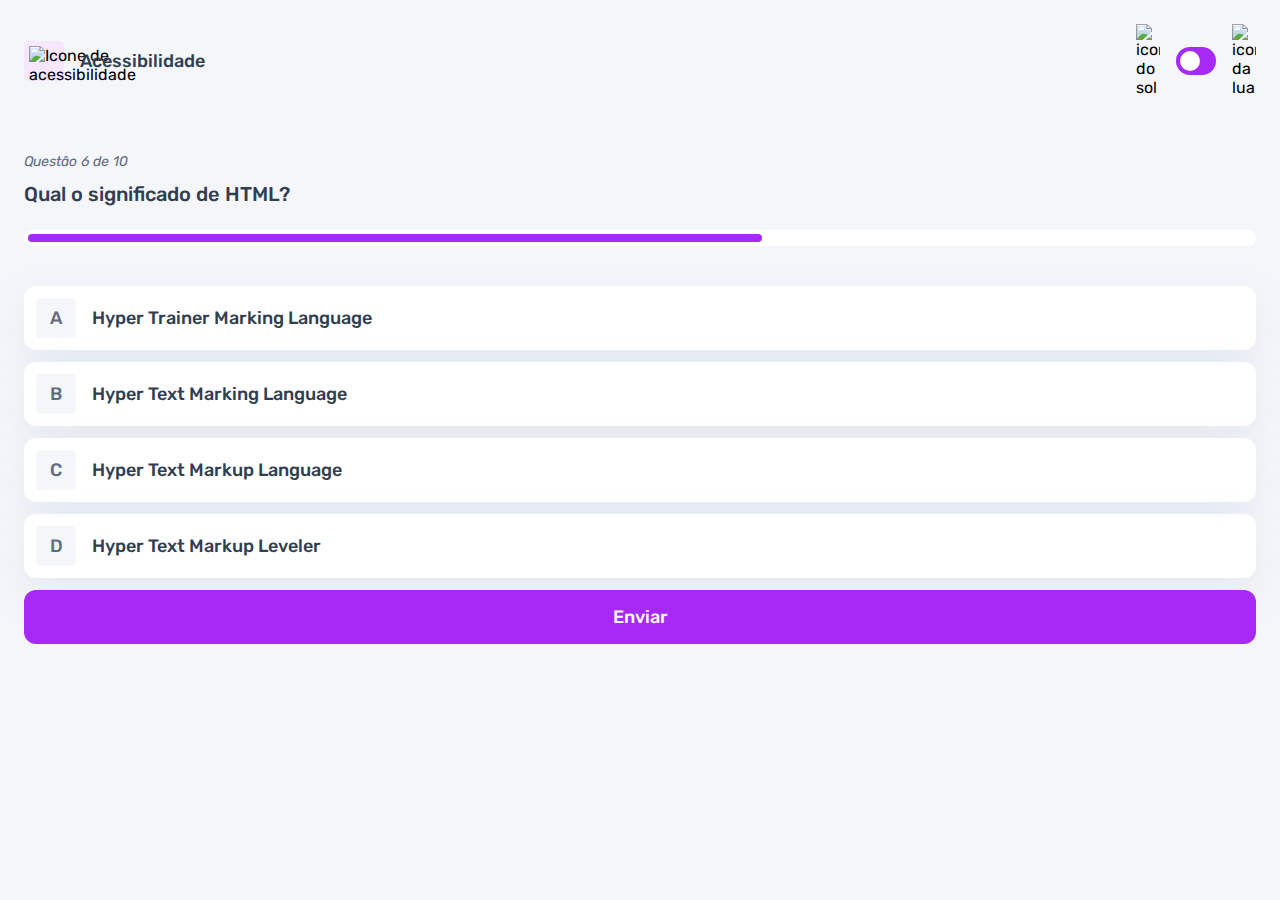
==== pages/quiz/quiz.html @ 1dc93501 "Adicionado o efeito de seleção nas alternativas" ====
<!DOCTYPE html>
<html lang="en">
<head>
    <meta charset="UTF-8">
    <meta name="viewport" content="width=device-width, initial-scale=1.0">
    <link rel="preconnect" href="https://fonts.googleapis.com">
    <link rel="preconnect" href="https://fonts.gstatic.com" crossorigin>
    <link href="https://fonts.googleapis.com/css2?family=Rubik:ital,wght@0,300..900;1,300..900&display=swap" rel="stylesheet">
    <link rel="stylesheet" href="quiz.css">
    <title>Quiz app</title>
</head>
<body>
    <header>
        <div class="assunto">
            <div class="assunto_icone">
                <img src="../../assets/images/icon-accessibility.svg" alt="Icone de acessibilidade">
            </div>

            <h1>Acessibilidade</h1>
        </div>

        <div class="tema">
            <img src="../../assets/images/icon-sun-dark.svg" alt="icone do sol">
            <button>
                <div></div>
            </button>
            <img src="../../assets/images/icon-moon-dark.svg" alt="icone da lua">
        </div>

    </header> 
    
    <main>
        <section class="pergunta">
            <p>Questão 6 de 10</p>

            <h2>Qual o significado de HTML?</h2>

            <div class="barra_progresso">
                <div></div>
            </div>

        </section>

        <section class="alternativas">
            <form action="">
                <label for="alternativa_a">
                    <input type="radio" id="alternativa_a" name="alternativa">

                    <div>
                        <span>A</span>
                        Hyper Trainer Marking Language
                    </div>
                </label>

                <label for="alternativa_b">
                    <input type="radio" id="alternativa_b" name="alternativa">

                    <div>
                        <span>B</span>
                        Hyper Text Marking Language
                    </div>
                </label>

                <label for="alternativa_c">
                    <input type="radio" id="alternativa_c" name="alternativa">

                    <div>
                        <span>C</span>
                        Hyper Text Markup Language
                    </div>
                </label>

                <label for="alternativa_d">
                    <input type="radio" id="alternativa_d" name="alternativa">

                    <div>
                        <span>D</span>
                        Hyper Text Markup Leveler
                    </div>
                </label>

            </form>
            
            <button>Enviar</button>
        </section>
    </main>
</body>
</html>
---- pages/quiz/quiz.css ----
* {
    margin: 0;
    padding: 0;
    box-sizing: border-box;
    font-family: "Rubik", sans-serif;
    -webkit-font-smoothing: antialised;
}

:root {
    --bg-color: #f4f6fa;
    --purple : #a729f5;
    --primary-text-color: #313e51;
    --secondary_text_color: #626c7f;
    --button-bg: #fff;
    --shadow: 0px 16px 40px 0px rgba(143, 160, 193, 0.14);
    --bg-html: #fff1e9;
    --bg-css: #e0fdef;
    --bg-javascript: #ebf0ff;
    --bg-acessibilidade: #f6e7ff;
    --white : #fff;
    --green: #26d782;
    --red: #ee5454;
    --bg-mobile: url(../../assets/images/pattern-background-mobile-light.svg);
    --bg-desktop: url(../../assets/images/pattern-background-desktop-light.svg);
}

body.escuro {
    --bg-color:#313e51;
    --bg-mobile: url(../../assets/images/pattern-background-mobile-dark.svg);
    --bg-desktop: url(../../assets/images/pattern-background-desktop-dark.svg);
    --primary-text-color: #fff;
    --secondary_text_color: #abc1e1;
    --button-bg: #3b4d66;
    --shadow: 0px 16px 40px 0px rgba(49, 62, 81, 0.14);
}    

body {
    height: 100svh;
    background: var(--bg-mobile) var(--bg-color);
    background-repeat: no-repeat;
    background-size: cover;
}

header {
    display: flex;
    justify-content: space-between;
    padding: 16px 24px;
}

.assunto {
    display: flex;
    align-items: center;
    gap: 16px;
}

.assunto_icone {
    background: var(--bg-acessibilidade);
    width: 40px;
    height: 40px;
    padding: 5px;
    border-radius: 5px;
}

.assunto_icone img {
    width: 100%;
}

.assunto h1 {
    font-size: 18px;
    font-weight: 500;
    color: var(--primary-text-color);    
}

.tema {
    padding: 8px 0;
    display: flex;
    align-items: center;
    gap: 8px;
}

.tema img {
    width: 16px;
}

.tema button {
    height: 20px;
    width: 32px;
    background: var(--purple);
    border: 0;
    border-radius: 999px;
    padding: 4px;
}

.tema button div {
    background: var(--white);
    width: 12px;
    height: 12px;
    border-radius: 999px;
}

main {
    padding: 32px 24px;
}

.pergunta {
    margin-bottom: 40px;
}

.pergunta p {
    font-style: italic;
    font-size: 14px;
    color: var(--secondary_text_color);
    margin-bottom: 12px;    
}

.pergunta h2 {
    font-size: 20px;
    font-weight: 500;
    color: var(--primary-text-color);
    line-height: 24px;
    margin-bottom: 24px;    
}

.barra_progresso {
    background: var(--button-bg);
    height: 16px;
    padding: 4px;
    border-radius: 999px;
}

.barra_progresso div {
    height: 100%;
    width: 60%;
    background: var(--purple);
    border-radius: 999px;
}

.alternativas form {
    display: flex;
    flex-direction: column;
    gap: 12px;
    margin-bottom: 12px;
}

.alternativas label {
    display: block;
    background: var(--button-bg);
    padding: 12px;
    font-size: 18px;
    font-weight: 500;
    border-radius: 12px;
    box-shadow: var(--shadow);
    color: var(--primary-text-color);
}

.alternativas label:has(input:checked) {
    outline: 3px solid var(--purple);
    
    & span {
        background: var(--purple);
        color: var(--white);
    }    
}

.alternativas input {
    display: none;    
}

.alternativas div {
    display: flex;
    align-items: center;
    gap: 16px;
}

.alternativas div span {
    display: block;
    width: 40px;
    height: 40px;
    background: var(--bg-color);
    border-radius: 5px;
    color: var(--secondary_text_color);
    
    display: flex;
    align-items: center;
    justify-content: center;
    flex-shrink: 0;
}

.alternativas button {
    padding: 16px;
    border-radius: 12px;
    border: none;
    background: var(--purple);
    color: var(--white);
    width: 100%;

    font-size: 18px;
    font-weight: 500;
}

@media(min-width: 1100px) {
    .tema {
        gap: 16px;
    }

    .tema img {
        width: 24px;
    }

    .tema button {
        width: 40px;
        height: 28px;
    }

    .tema button div {
        width: 20px;
        height: 20px;
    }
}
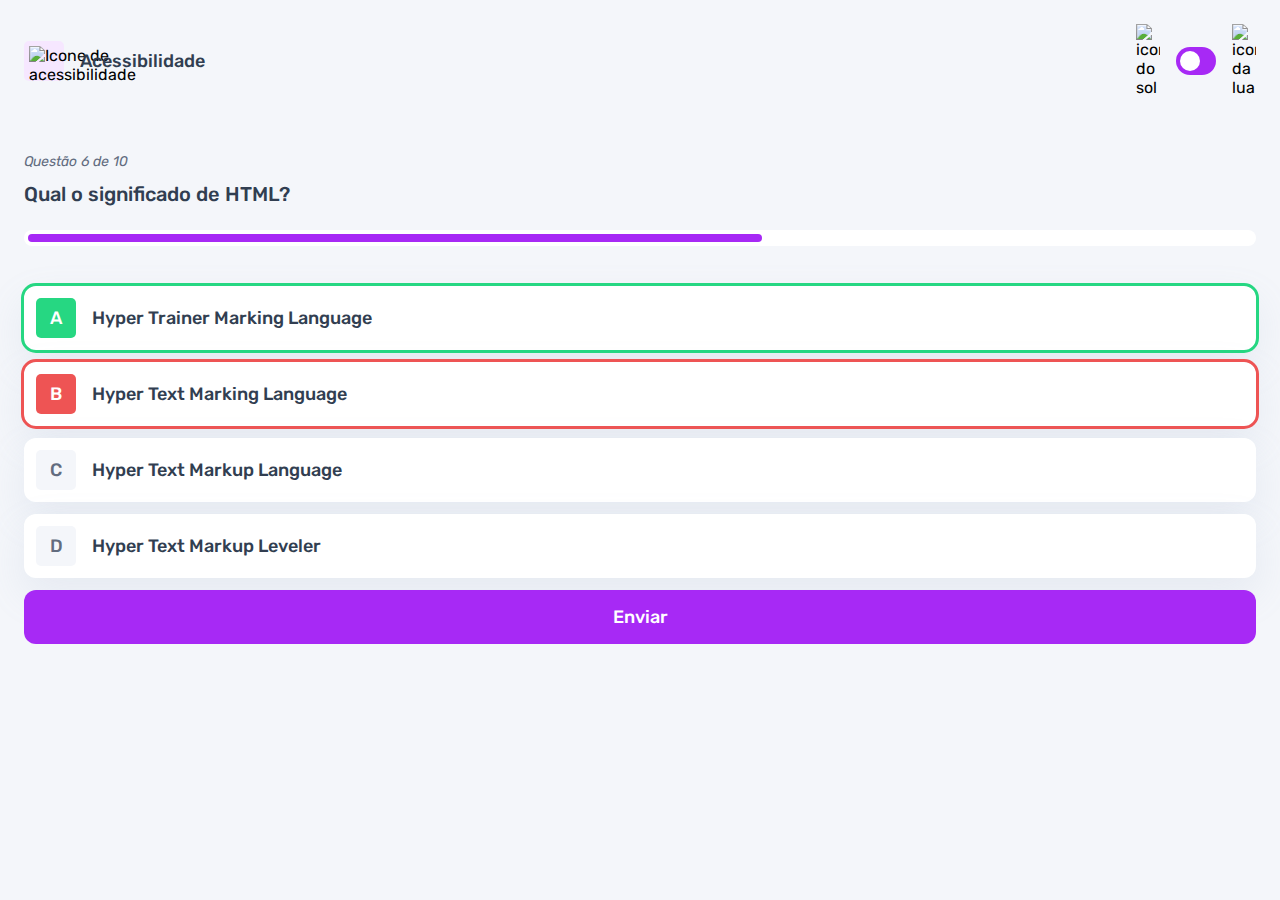
==== commit 7c85687b: "Adicionado o efeito para alternativas corretas e erradas" ====
--- a/pages/quiz/quiz.html
+++ b/pages/quiz/quiz.html
@@ -43,7 +43,7 @@
 
         <section class="alternativas">
             <form action="">
-                <label for="alternativa_a">
+                <label for="alternativa_a" id="correta">
                     <input type="radio" id="alternativa_a" name="alternativa">
 
                     <div>
@@ -52,7 +52,7 @@
                     </div>
                 </label>
 
-                <label for="alternativa_b">
+                <label for="alternativa_b" id="errada">
                     <input type="radio" id="alternativa_b" name="alternativa">
 
                     <div>
--- a/pages/quiz/quiz.css
+++ b/pages/quiz/quiz.css
@@ -162,6 +162,24 @@
     }    
 }
 
+.alternativas label#correta {
+    outline: 3px solid var(--green);
+
+    & span {
+        background: var(--green);
+        color: var(--white);
+    }
+}
+
+.alternativas label#errada {
+    outline: 3px solid var(--red);
+
+    & span {
+        background: var(--red);
+        color: var(--white);
+    }
+}
+
 .alternativas input {
     display: none;    
 }
@@ -199,6 +217,7 @@
 }
 
 @media(min-width: 1100px) {
+    
     .tema {
         gap: 16px;
     }
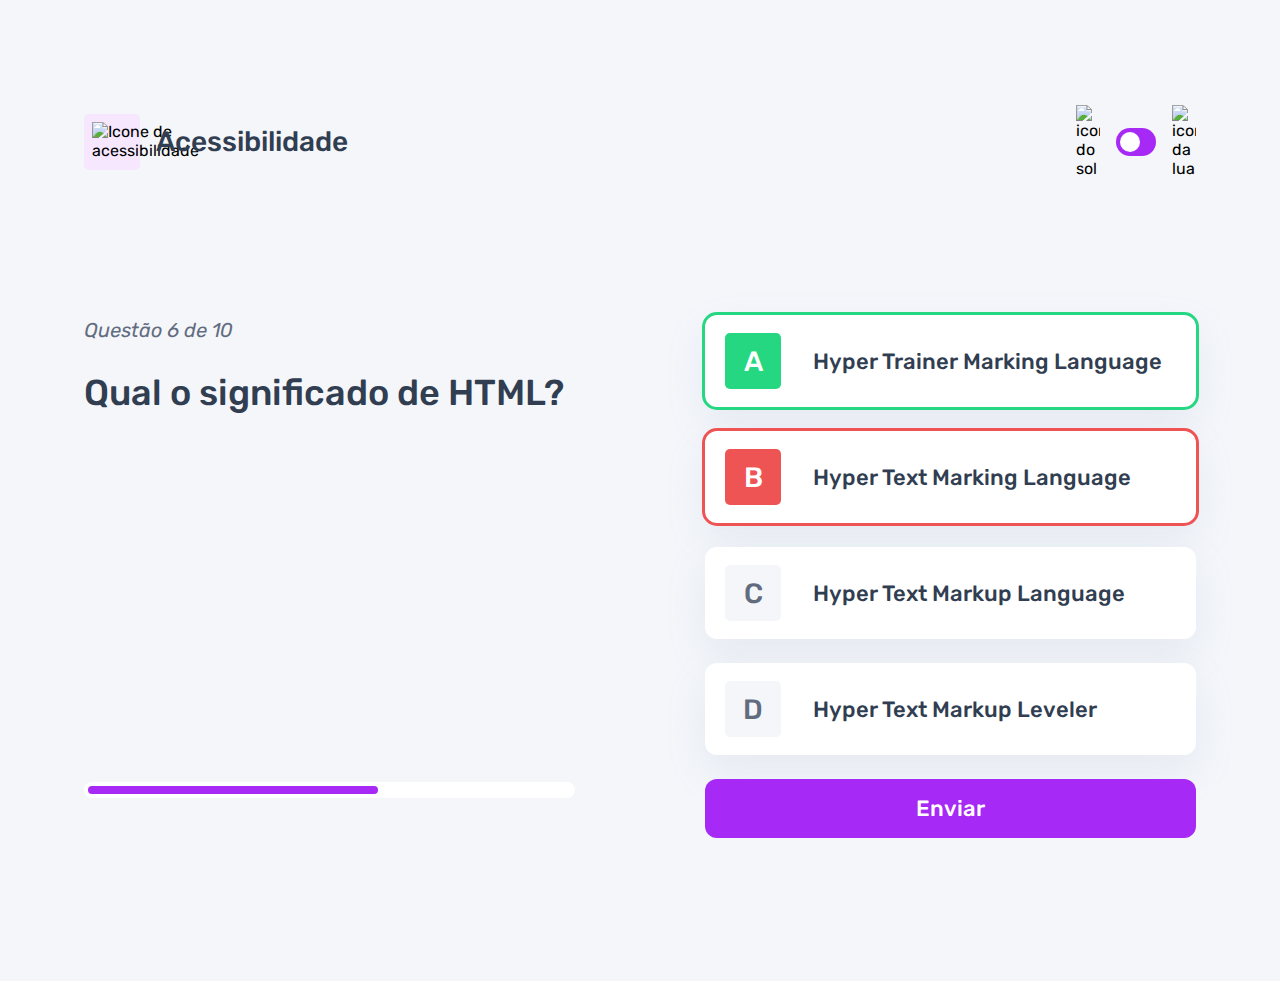
==== commit 15216271: "Adicionada a responsividade para desktop" ====
--- a/pages/quiz/quiz.html
+++ b/pages/quiz/quiz.html
@@ -31,10 +31,12 @@
     
     <main>
         <section class="pergunta">
-            <p>Questão 6 de 10</p>
+            <div>
+                <p>Questão 6 de 10</p>
 
-            <h2>Qual o significado de HTML?</h2>
-
+                <h2>Qual o significado de HTML?</h2>
+            </div> 
+            
             <div class="barra_progresso">
                 <div></div>
             </div>
--- a/pages/quiz/quiz.css
+++ b/pages/quiz/quiz.css
@@ -217,6 +217,22 @@
 }
 
 @media(min-width: 1100px) {
+
+    header {
+        margin-block: 81px;
+        max-width: 1160px;
+        margin-inline: auto;
+    }
+
+    .assunto_icone {
+        width: 56px;
+        height: 56px;
+        padding: 8px;
+    }
+
+    .assunto h1 {
+        font-size: 28px;
+    }
     
     .tema {
         gap: 16px;
@@ -235,4 +251,58 @@
         width: 20px;
         height: 20px;
     }
+    
+    main {
+        max-width: 1160px;
+        margin-inline: auto;
+
+        display: flex;
+        gap: 130px;
+    }
+
+    section {
+        width: 100%;
+
+    }
+
+    .pergunta {
+        display: flex;
+        flex-direction: column;
+        justify-content: space-between;
+    }
+
+    .pergunta p {
+        font-size: 20px;
+        line-height: 30px;
+        margin-bottom: 27px;
+    }
+
+    .pergunta h2 {
+        font-size: 36px;
+        line-height: 42px;
+    }
+
+    .alternativas form {
+        gap: 24px;
+        margin-bottom: 24px;
+    }
+
+    .alternativas label {
+        font-size: 22px;
+        padding: 18px 20px;    
+    }
+
+    .alternativas div {
+        gap: 32px;
+    }
+
+    .alternativas div span {
+        width: 56px;
+        height: 56px;
+        font-size: 28px;
+    }
+
+    .alternativas button {
+        font-size: 22px;
+    }
 }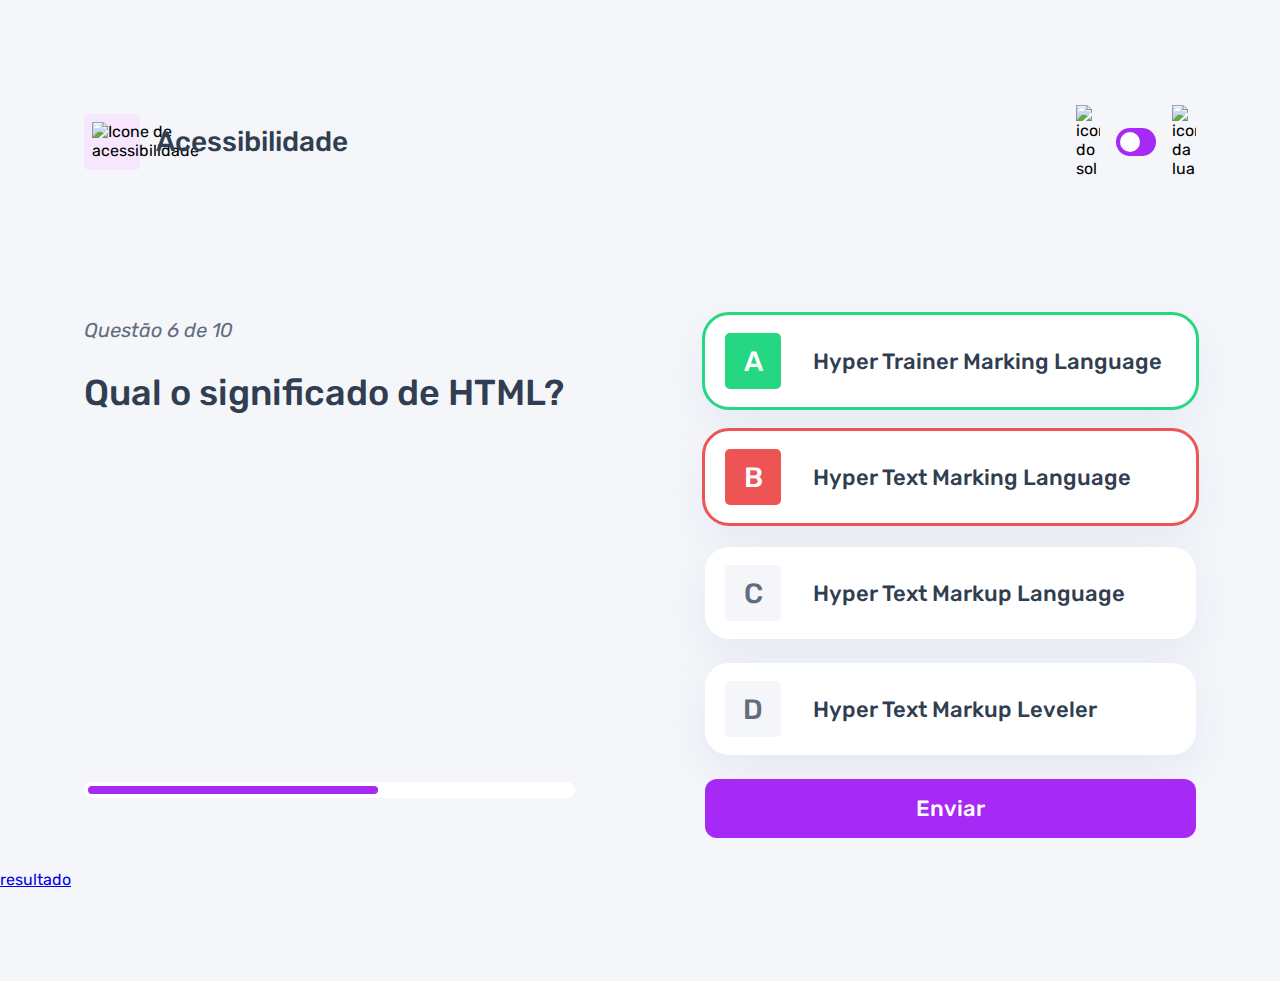
==== commit a5409998: "Adição do header no resultado.html" ====
--- a/pages/quiz/quiz.html
+++ b/pages/quiz/quiz.html
@@ -86,5 +86,6 @@
             <button>Enviar</button>
         </section>
     </main>
+    <a href="../quiz/resultado/resultado.html">resultado</a>
 </body>
 </html>--- a/pages/quiz/quiz.css
+++ b/pages/quiz/quiz.css
@@ -8,7 +8,10 @@
 
 :root {
     --bg-color: #f4f6fa;
+    --bg-span: #f4f6fa;
+    --color-span: #626c7f;
     --purple : #a729f5;
+    --purple-hover: rgba(167, 41, 245, 0.7);
     --primary-text-color: #313e51;
     --secondary_text_color: #626c7f;
     --button-bg: #fff;
@@ -26,6 +29,7 @@
 
 body.escuro {
     --bg-color:#313e51;
+    --color-span: #313e51;
     --bg-mobile: url(../../assets/images/pattern-background-mobile-dark.svg);
     --bg-desktop: url(../../assets/images/pattern-background-desktop-dark.svg);
     --primary-text-color: #fff;
@@ -151,7 +155,15 @@
     border-radius: 12px;
     box-shadow: var(--shadow);
     color: var(--primary-text-color);
-}
+    cursor: pointer;
+}
+
+.alternativas label:hover {
+   & span {
+    background: var(--bg-acessibilidade);
+    color: var(--purple);   
+   } 
+} 
 
 .alternativas label:has(input:checked) {
     outline: 3px solid var(--purple);
@@ -194,14 +206,15 @@
     display: block;
     width: 40px;
     height: 40px;
-    background: var(--bg-color);
+    background: var(--bg-span);
     border-radius: 5px;
-    color: var(--secondary_text_color);
+    color: var(--color-span);
     
     display: flex;
     align-items: center;
     justify-content: center;
     flex-shrink: 0;
+    transition: background 0.3s;
 }
 
 .alternativas button {
@@ -216,7 +229,17 @@
     font-weight: 500;
 }
 
+.alternativas button:hover {
+    background: var(--purple-hover);
+    cursor: pointer;
+}
+
 @media(min-width: 1100px) {
+    body {
+        background: var(--bg-desktop) var(--bg-color);
+        background-size: cover;
+        background-repeat: no-repeat;
+    }
 
     header {
         margin-block: 81px;
@@ -289,7 +312,8 @@
 
     .alternativas label {
         font-size: 22px;
-        padding: 18px 20px;    
+        padding: 18px 20px;
+        border-radius: 24px;    
     }
 
     .alternativas div {
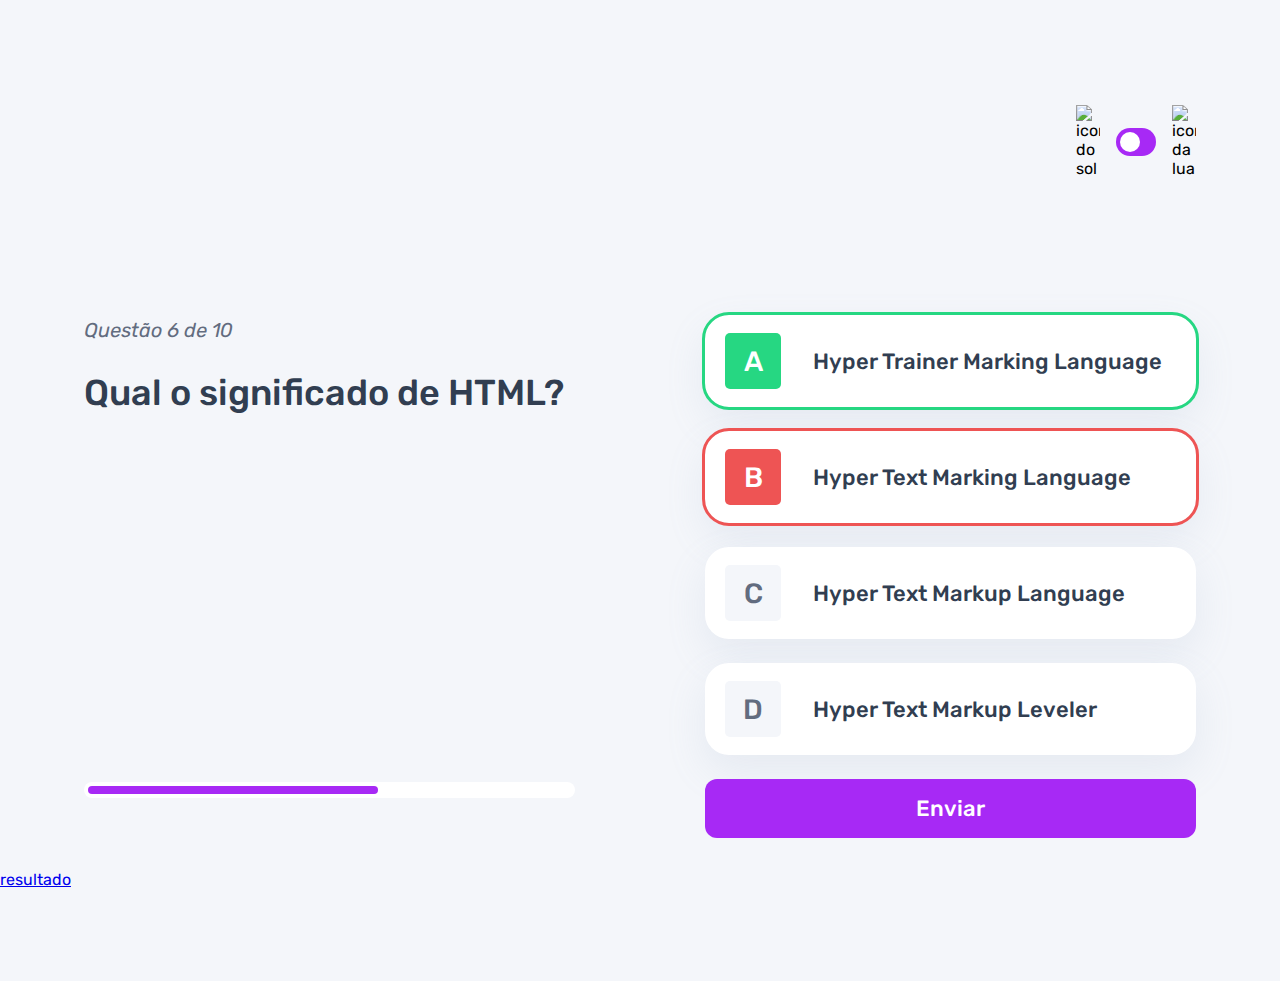
==== commit c7fafbf8: "Alteração dinâmica do assunto da página" ====
--- a/pages/quiz/quiz.html
+++ b/pages/quiz/quiz.html
@@ -7,16 +7,17 @@
     <link rel="preconnect" href="https://fonts.gstatic.com" crossorigin>
     <link href="https://fonts.googleapis.com/css2?family=Rubik:ital,wght@0,300..900;1,300..900&display=swap" rel="stylesheet">
     <link rel="stylesheet" href="quiz.css">
+    <script src="./quiz.js" type="module" defer></script>
     <title>Quiz app</title>
 </head>
 <body>
     <header>
         <div class="assunto">
             <div class="assunto_icone">
-                <img src="../../assets/images/icon-accessibility.svg" alt="Icone de acessibilidade">
+                <img src="" alt="">
             </div>
 
-            <h1>Acessibilidade</h1>
+            <h1></h1>
         </div>
 
         <div class="tema">
@@ -86,6 +87,6 @@
             <button>Enviar</button>
         </section>
     </main>
-    <a href="../quiz/resultado/resultado.html">resultado</a>
+    <a href="../resultado/resultado.html">resultado</a>
 </body>
 </html>--- a/pages/quiz/quiz.css
+++ b/pages/quiz/quiz.css
@@ -58,11 +58,26 @@
 }
 
 .assunto_icone {
-    background: var(--bg-acessibilidade);
     width: 40px;
     height: 40px;
     padding: 5px;
     border-radius: 5px;
+}
+
+.assunto_icone.html {
+    background: var(--bg-html);
+}
+
+.assunto_icone.css {
+    background: var(--bg-css);
+}
+
+.assunto_icone.javascript {
+    background: var(--bg-javascript);
+}
+
+.assunto_icone.acessibilidade {
+    background: var(--bg-acessibilidade);
 }
 
 .assunto_icone img {
@@ -93,6 +108,8 @@
     border: 0;
     border-radius: 999px;
     padding: 4px;
+    display: flex;
+    cursor: pointer;
 }
 
 .tema button div {
@@ -227,6 +244,7 @@
 
     font-size: 18px;
     font-weight: 500;
+    transition: background 0.3s;
 }
 
 .alternativas button:hover {
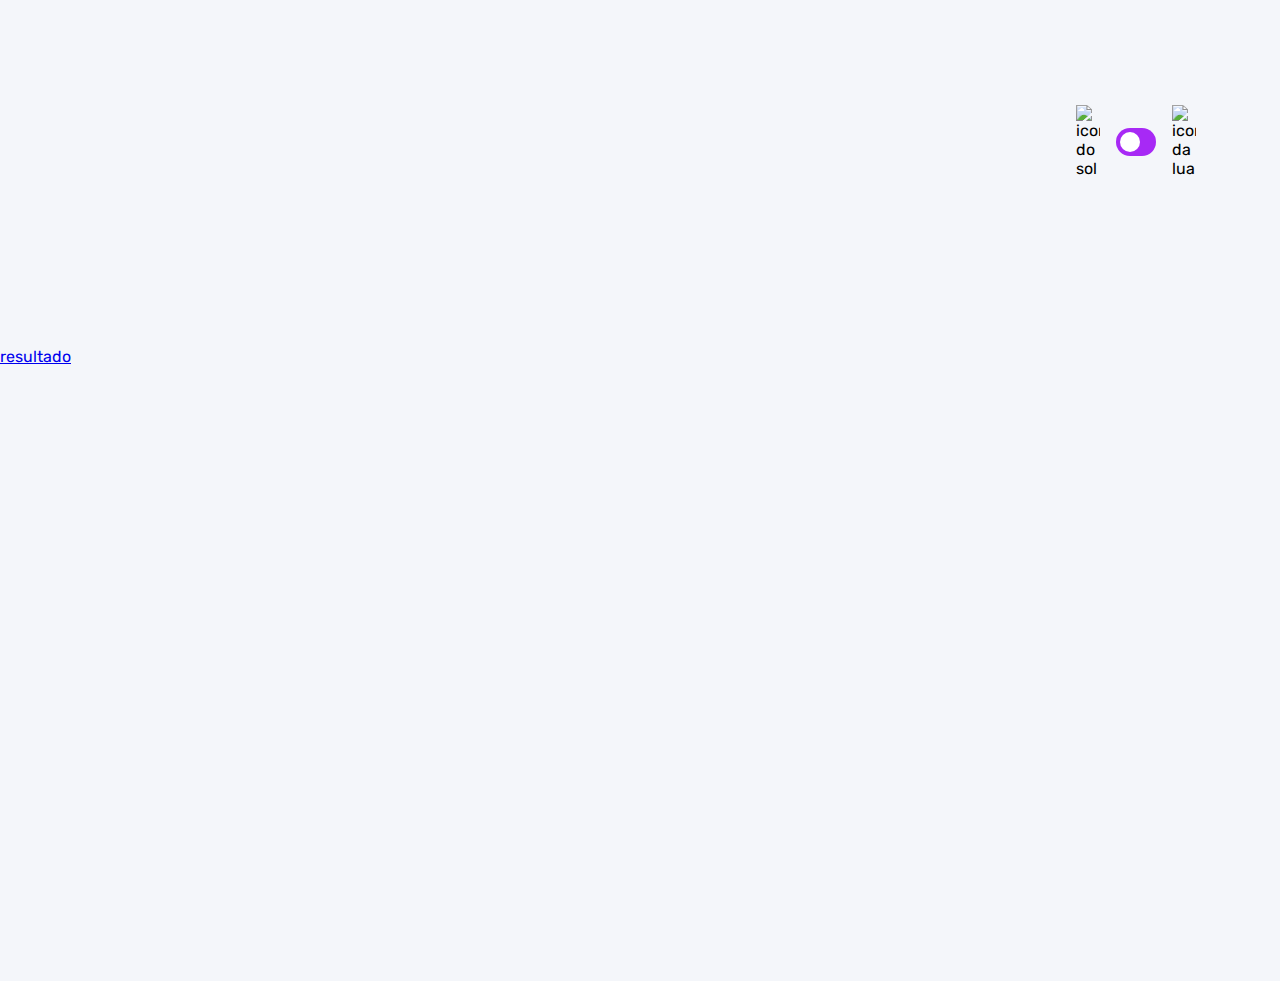
==== commit 514f1e3a: "Adicionada as funções de buscar as perguntas e montar as perguntas no html" ====
--- a/pages/quiz/quiz.html
+++ b/pages/quiz/quiz.html
@@ -31,61 +31,7 @@
     </header> 
     
     <main>
-        <section class="pergunta">
-            <div>
-                <p>Questão 6 de 10</p>
-
-                <h2>Qual o significado de HTML?</h2>
-            </div> 
-            
-            <div class="barra_progresso">
-                <div></div>
-            </div>
-
-        </section>
-
-        <section class="alternativas">
-            <form action="">
-                <label for="alternativa_a" id="correta">
-                    <input type="radio" id="alternativa_a" name="alternativa">
-
-                    <div>
-                        <span>A</span>
-                        Hyper Trainer Marking Language
-                    </div>
-                </label>
-
-                <label for="alternativa_b" id="errada">
-                    <input type="radio" id="alternativa_b" name="alternativa">
-
-                    <div>
-                        <span>B</span>
-                        Hyper Text Marking Language
-                    </div>
-                </label>
-
-                <label for="alternativa_c">
-                    <input type="radio" id="alternativa_c" name="alternativa">
-
-                    <div>
-                        <span>C</span>
-                        Hyper Text Markup Language
-                    </div>
-                </label>
-
-                <label for="alternativa_d">
-                    <input type="radio" id="alternativa_d" name="alternativa">
-
-                    <div>
-                        <span>D</span>
-                        Hyper Text Markup Leveler
-                    </div>
-                </label>
-
-            </form>
-            
-            <button>Enviar</button>
-        </section>
+        
     </main>
     <a href="../resultado/resultado.html">resultado</a>
 </body>
--- a/pages/quiz/quiz.css
+++ b/pages/quiz/quiz.css
@@ -151,7 +151,7 @@
 
 .barra_progresso div {
     height: 100%;
-    width: 60%;
+    
     background: var(--purple);
     border-radius: 999px;
 }
